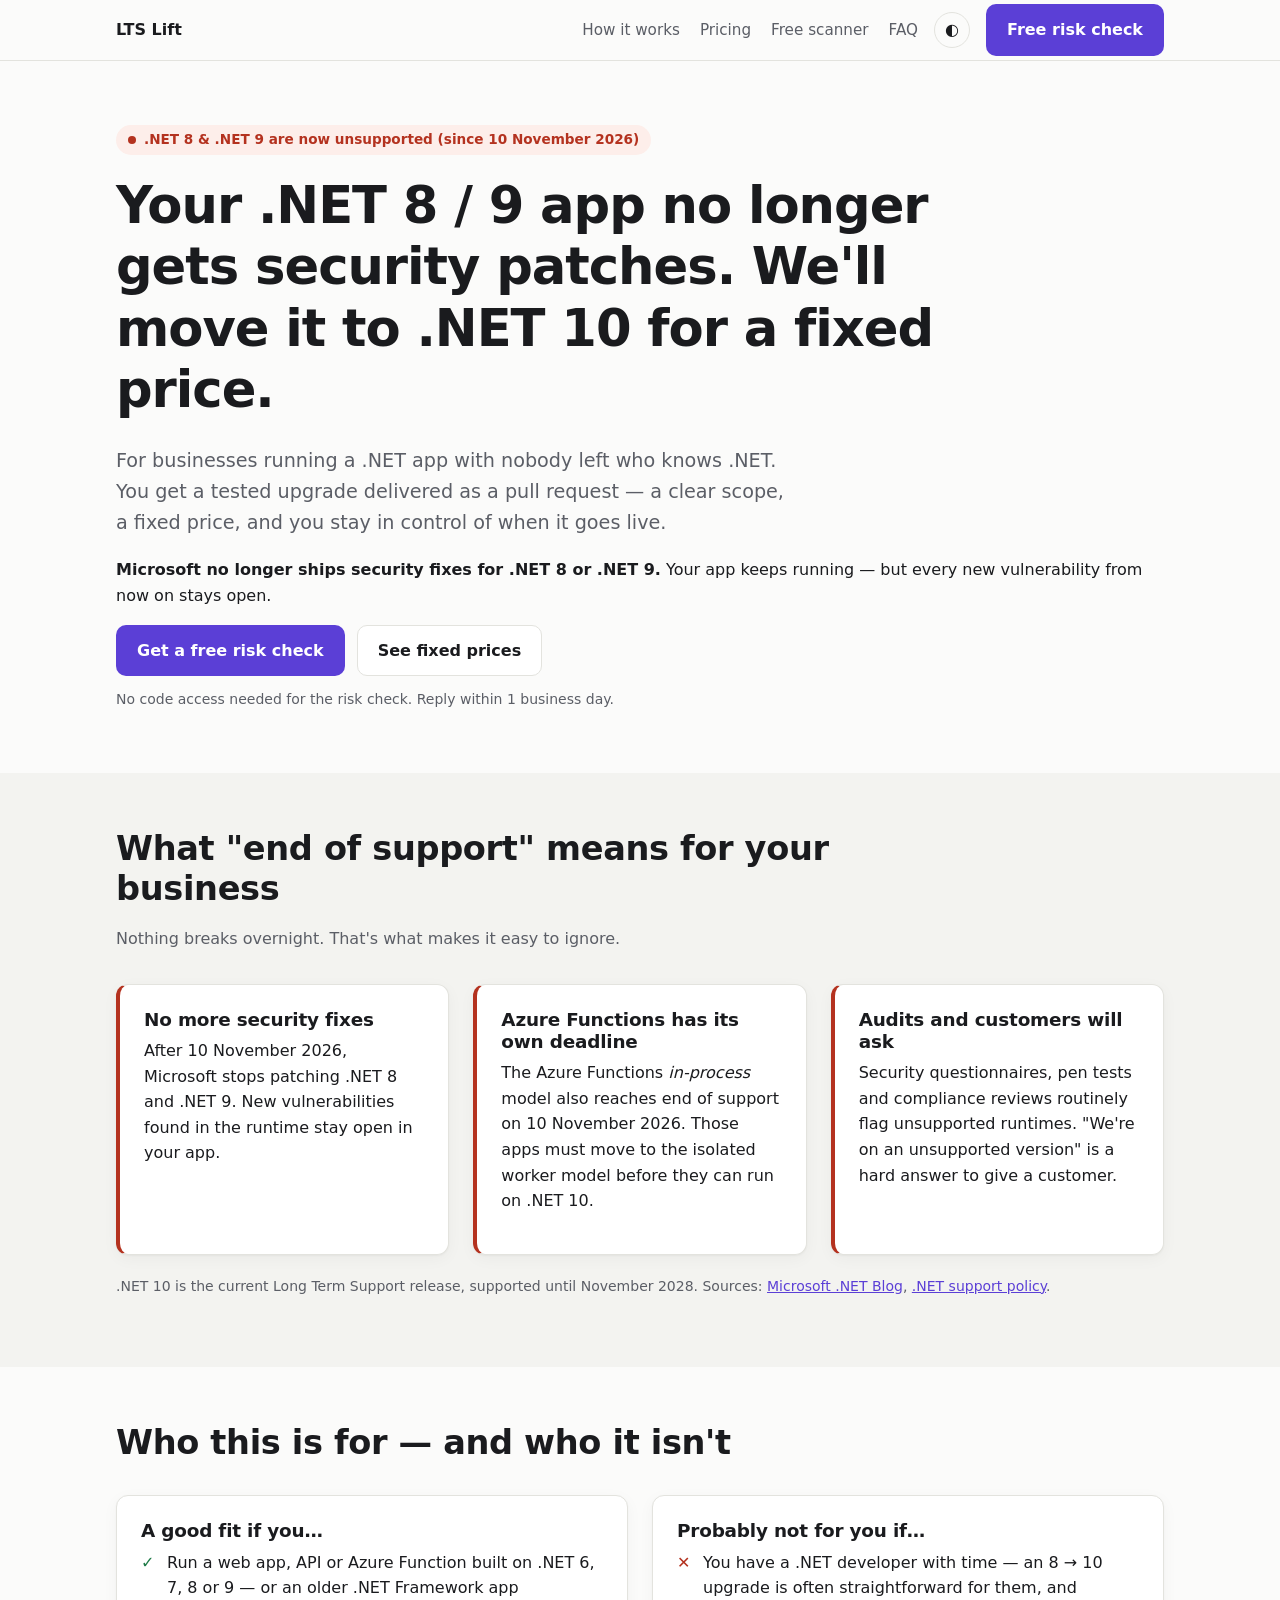
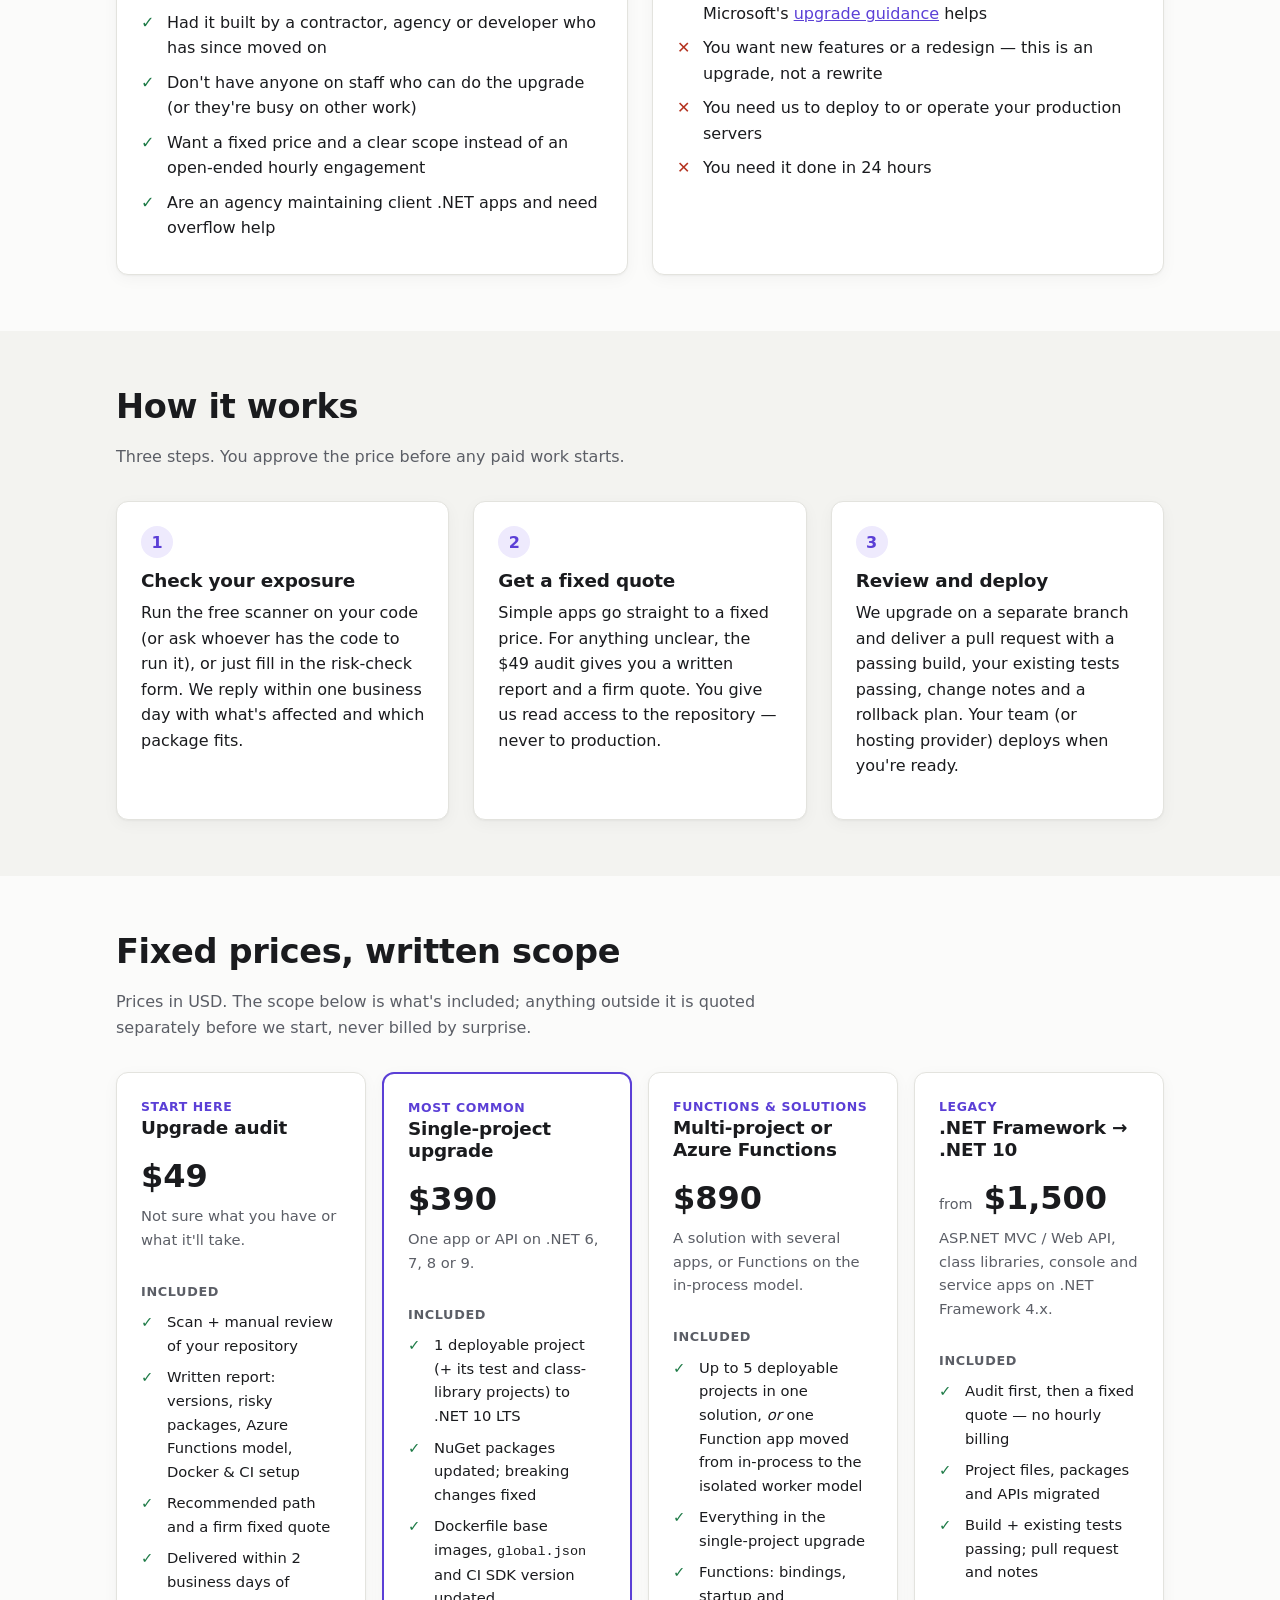
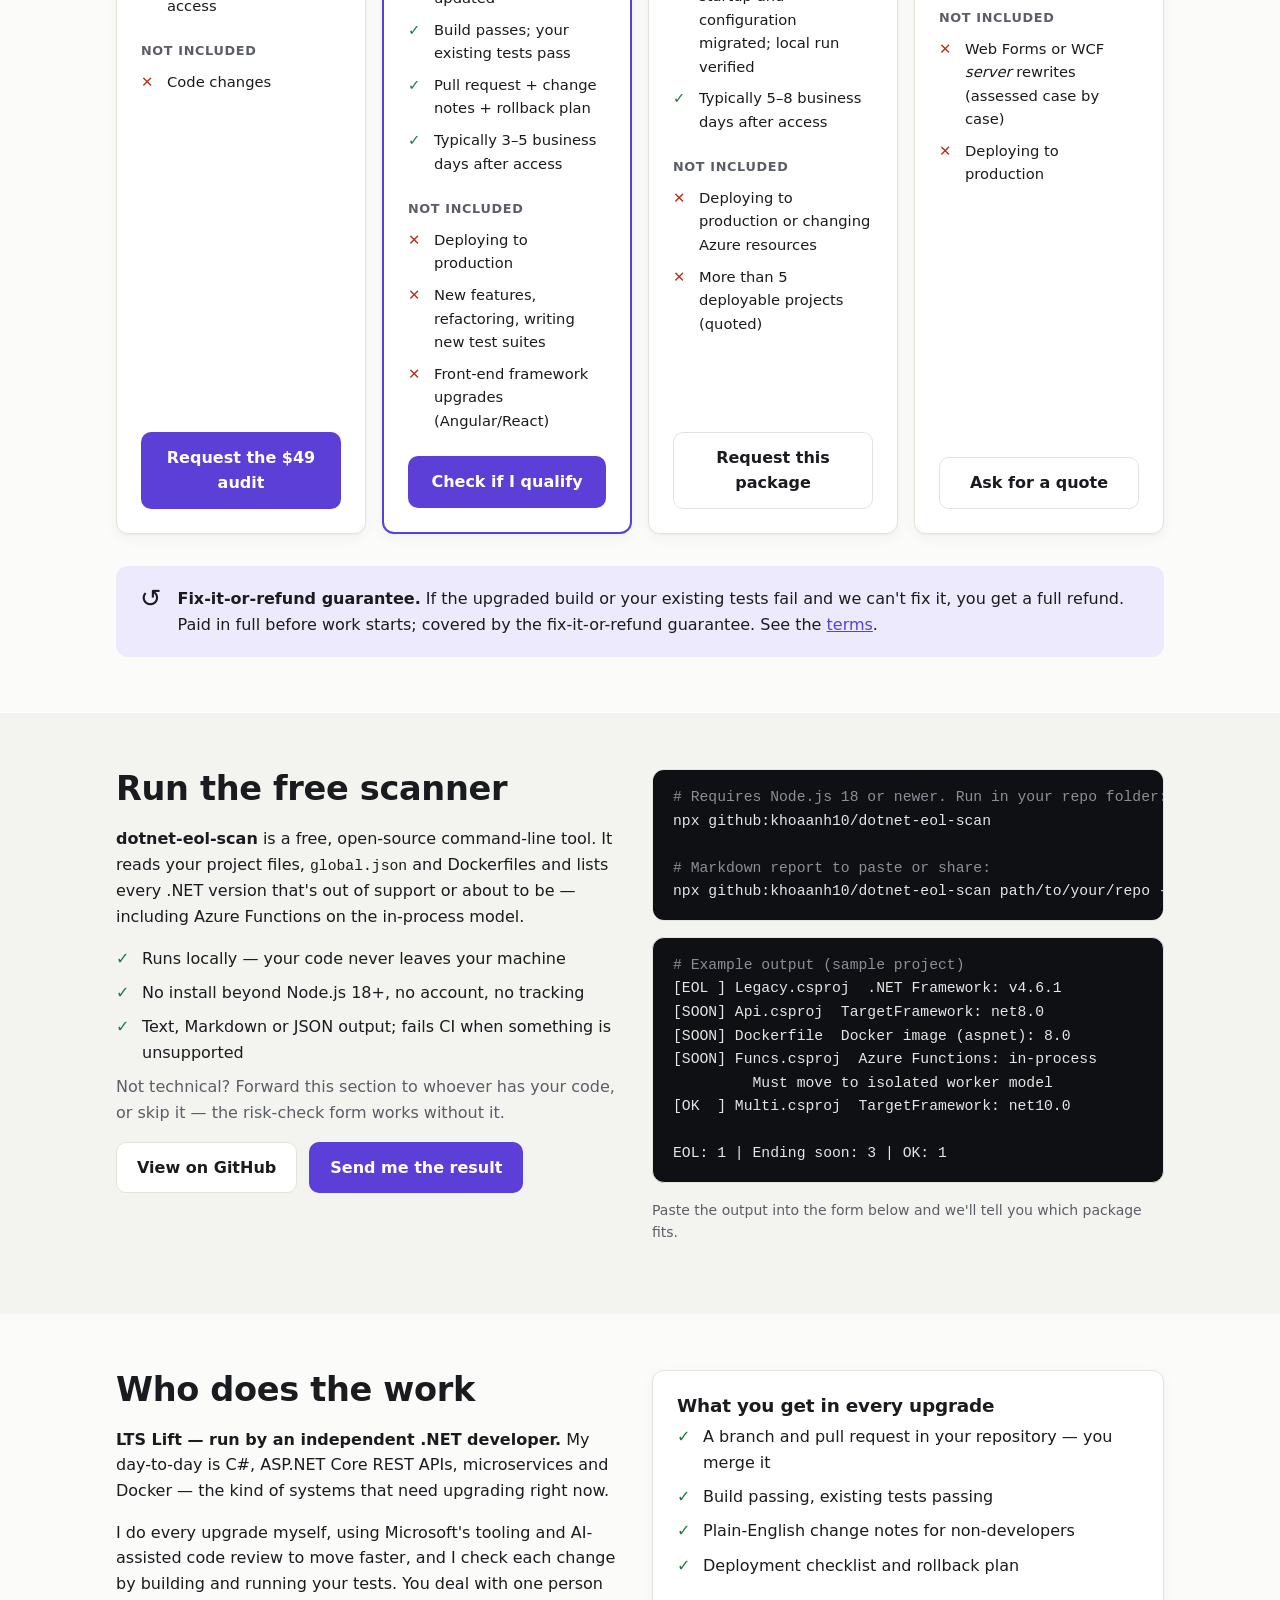
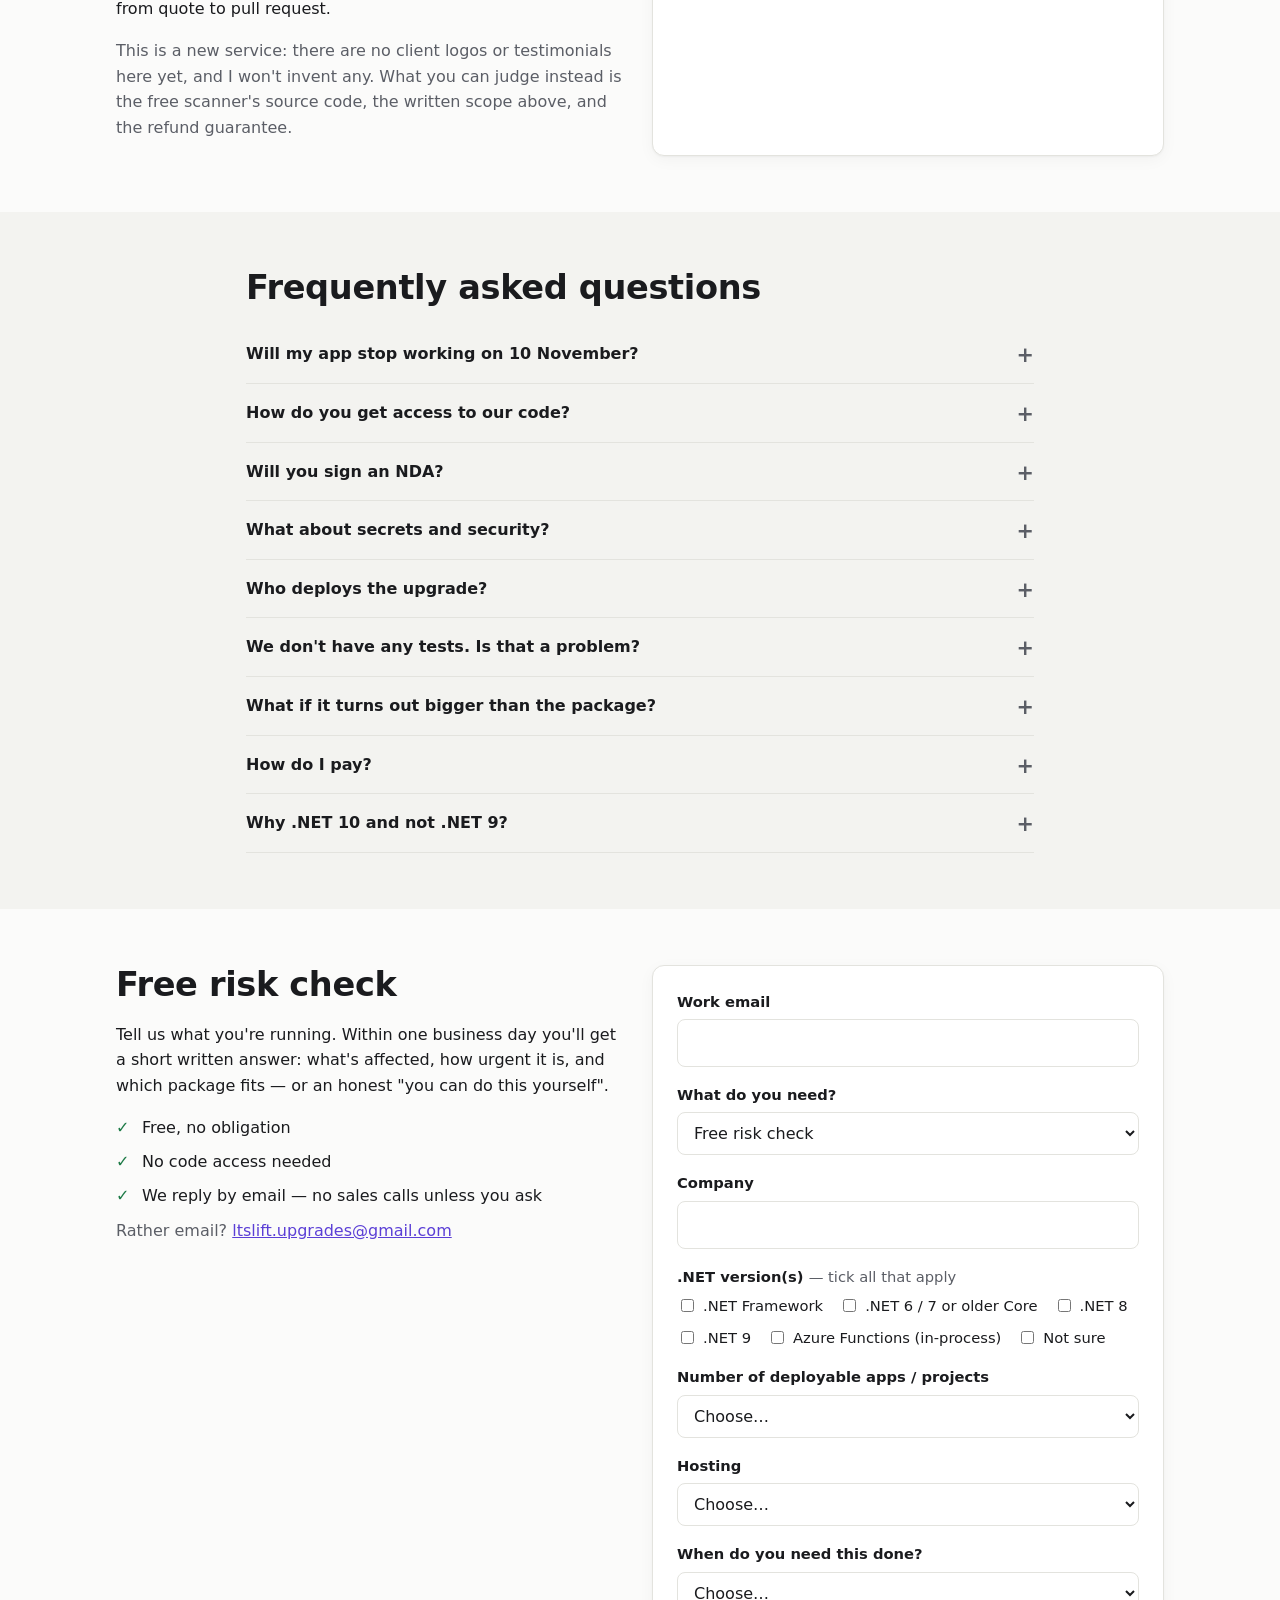
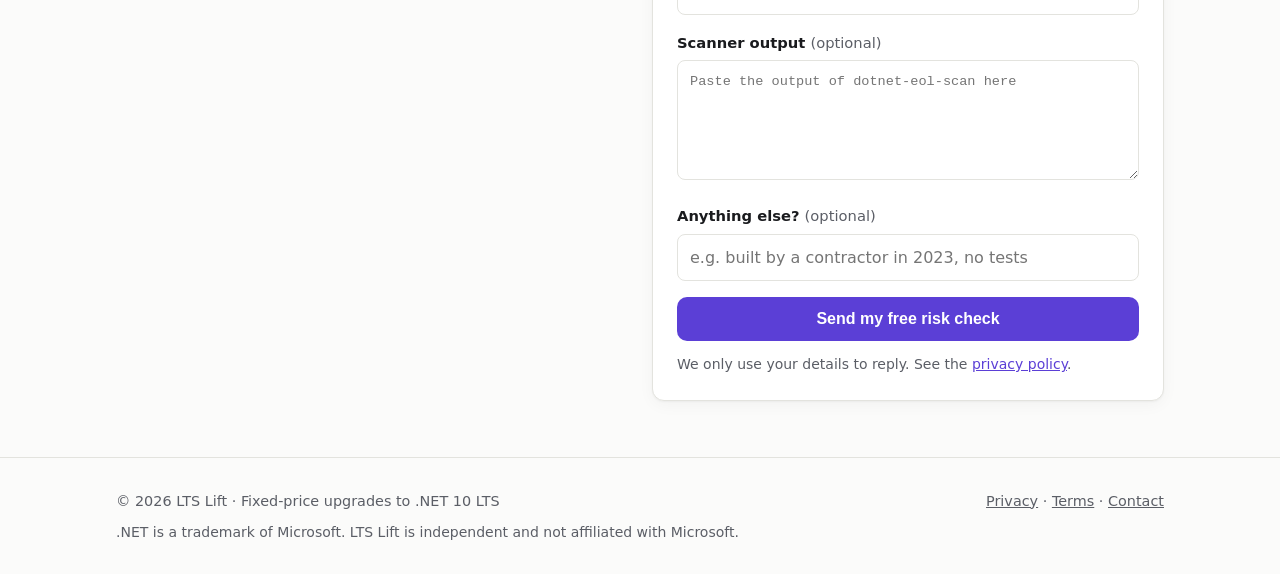
==== index.html @ bb039468 "LTS Lift landing page" ====
<!doctype html>
<html lang="en">
<head>
<meta charset="utf-8">
<meta name="viewport" content="width=device-width, initial-scale=1">
<title>.NET 8 / 9 End of Support: Fixed-price upgrades to .NET 10 LTS | LTS Lift</title>
<meta name="description" content=".NET 8 and .NET 9 stop getting security patches on 10 November 2026. Fixed-price upgrades to .NET 10 LTS for teams without a .NET developer. Free scanner, free risk check, audit from $49.">
<link rel="canonical" href="https://khoaanh10.github.io/ltslift/">
<meta name="robots" content="index,follow">
<meta name="theme-color" content="#5b3fd6">
<meta property="og:type" content="website">
<meta property="og:url" content="https://khoaanh10.github.io/ltslift/">
<meta property="og:title" content=".NET 8 / 9 support ends 10 Nov 2026 — fixed-price upgrade to .NET 10">
<meta property="og:description" content="For businesses running a .NET app with no .NET developer on staff. Free risk check, $49 audit, upgrades from $390. You get a pull request with a passing build — you stay in control of deployment.">
<meta property="og:site_name" content="LTS Lift">
<meta name="twitter:card" content="summary">
<link rel="icon" href="data:image/svg+xml,%3Csvg xmlns='http://www.w3.org/2000/svg' viewBox='0 0 32 32'%3E%3Crect width='32' height='32' rx='7' fill='%235b3fd6'/%3E%3Ctext x='16' y='22' font-family='Arial' font-weight='700' font-size='14' fill='white' text-anchor='middle'%3E10%3C/text%3E%3C/svg%3E">
<link rel="stylesheet" href="style.css">
<script>
  // Apply saved theme before paint to avoid a flash.
  try { var t = localStorage.getItem('theme'); if (t) document.documentElement.setAttribute('data-theme', t); } catch (e) {}
</script>
<script type="application/ld+json">
{
  "@context": "https://schema.org",
  "@type": "Service",
  "name": ".NET 8/9 to .NET 10 upgrade",
  "provider": { "@type": "Organization", "name": "LTS Lift", "slogan": "Fixed-price upgrades to .NET 10 LTS" },
  "serviceType": "Software upgrade",
  "url": "https://khoaanh10.github.io/ltslift/",
  "offers": [
    { "@type": "Offer", "name": "Upgrade audit", "price": "49", "priceCurrency": "USD" },
    { "@type": "Offer", "name": "Single-project upgrade", "price": "390", "priceCurrency": "USD" },
    { "@type": "Offer", "name": "Multi-project or Azure Functions upgrade", "price": "890", "priceCurrency": "USD" }
  ]
}
</script>
</head>
<body>
<a class="skip" href="#main">Skip to content</a>

<header class="site-header">
  <div class="wrap">
    <a class="brand" href="#top">LTS Lift</a>
    <nav class="nav" aria-label="Main">
      <a href="#how">How it works</a>
      <a href="#pricing">Pricing</a>
      <a href="#scanner">Free scanner</a>
      <a href="#faq">FAQ</a>
    </nav>
    <button class="theme-toggle" type="button" aria-label="Toggle dark mode" title="Toggle dark mode">◐</button>
    <a class="btn btn-primary" href="#risk-check">Free risk check</a>
  </div>
</header>

<main id="main">
<section class="hero" id="top">
  <div class="wrap">
    <span class="eyebrow"><span class="dot"></span>
      <span data-before>.NET 8 &amp; .NET 9 end of support: 10 November 2026</span>
      <span data-after hidden>.NET 8 &amp; .NET 9 are now unsupported (since 10 November 2026)</span>
    </span>
    <h1 data-before>Your .NET app stops getting security patches on 10&nbsp;November. We'll move it to .NET&nbsp;10 for a fixed price.</h1>
    <h1 data-after hidden>Your .NET 8 / 9 app no longer gets security patches. We'll move it to .NET&nbsp;10 for a fixed price.</h1>
    <p class="lede">For businesses running a .NET app with nobody left who knows .NET. You get a tested upgrade delivered as a pull request — a clear scope, a fixed price, and you stay in control of when it goes live.</p>

    <div class="countdown" id="countdown" aria-live="off" data-before>
      <div class="unit"><span class="num" id="cd-days">–</span><span class="lbl">days</span></div>
      <div class="unit"><span class="num" id="cd-hours">–</span><span class="lbl">hours</span></div>
      <div class="unit"><span class="num" id="cd-mins">–</span><span class="lbl">minutes</span></div>
    </div>
    <p class="countdown-after" data-after hidden><strong>Microsoft no longer ships security fixes for .NET 8 or .NET 9.</strong> Your app keeps running — but every new vulnerability from now on stays open.</p>

    <div class="btn-row">
      <a class="btn btn-primary" href="#risk-check">Get a free risk check</a>
      <a class="btn btn-ghost" href="#pricing">See fixed prices</a>
    </div>
    <p class="fine" style="margin-top:12px">No code access needed for the risk check. Reply within 1 business day.</p>
  </div>
</section>

<section class="alt risks" aria-labelledby="risk-title">
  <div class="wrap">
    <div class="section-head">
      <h2 id="risk-title">What "end of support" means for your business</h2>
      <p class="muted">Nothing breaks overnight. That's what makes it easy to ignore.</p>
    </div>
    <div class="grid-3">
      <div class="card">
        <h3>No more security fixes</h3>
        <p>After 10 November 2026, Microsoft stops patching .NET 8 and .NET 9. New vulnerabilities found in the runtime stay open in your app.</p>
      </div>
      <div class="card">
        <h3>Azure Functions has its own deadline</h3>
        <p>The Azure Functions <em>in-process</em> model also reaches end of support on 10 November 2026. Those apps must move to the isolated worker model before they can run on .NET 10.</p>
      </div>
      <div class="card">
        <h3>Audits and customers will ask</h3>
        <p>Security questionnaires, pen tests and compliance reviews routinely flag unsupported runtimes. "We're on an unsupported version" is a hard answer to give a customer.</p>
      </div>
    </div>
    <p class="fine" style="margin-top:20px">.NET 10 is the current Long Term Support release, supported until November 2028. Sources: <a href="https://devblogs.microsoft.com/dotnet/dotnet-8-9-end-of-support/" rel="noopener">Microsoft .NET Blog</a>, <a href="https://dotnet.microsoft.com/platform/support/policy/dotnet-core" rel="noopener">.NET support policy</a>.</p>
  </div>
</section>

<section aria-labelledby="who-title">
  <div class="wrap">
    <div class="section-head">
      <h2 id="who-title">Who this is for — and who it isn't</h2>
    </div>
    <div class="grid-2">
      <div class="card">
        <h3>A good fit if you…</h3>
        <ul class="check">
          <li>Run a web app, API or Azure Function built on .NET 6, 7, 8 or 9 — or an older .NET Framework app</li>
          <li>Had it built by a contractor, agency or developer who has since moved on</li>
          <li>Don't have anyone on staff who can do the upgrade (or they're busy on other work)</li>
          <li>Want a fixed price and a clear scope instead of an open-ended hourly engagement</li>
          <li>Are an agency maintaining client .NET apps and need overflow help</li>
        </ul>
      </div>
      <div class="card">
        <h3>Probably not for you if…</h3>
        <ul class="cross">
          <li>You have a .NET developer with time — an 8 → 10 upgrade is often straightforward for them, and Microsoft's <a href="https://learn.microsoft.com/dotnet/core/porting/" rel="noopener">upgrade guidance</a> helps</li>
          <li>You want new features or a redesign — this is an upgrade, not a rewrite</li>
          <li>You need us to deploy to or operate your production servers</li>
          <li>You need it done in 24 hours</li>
        </ul>
      </div>
    </div>
  </div>
</section>

<section class="alt" id="how" aria-labelledby="how-title">
  <div class="wrap">
    <div class="section-head">
      <h2 id="how-title">How it works</h2>
      <p class="muted">Three steps. You approve the price before any paid work starts.</p>
    </div>
    <div class="grid-3 steps">
      <div class="card">
        <h3>Check your exposure</h3>
        <p>Run the free scanner on your code (or ask whoever has the code to run it), or just fill in the risk-check form. We reply within one business day with what's affected and which package fits.</p>
      </div>
      <div class="card">
        <h3>Get a fixed quote</h3>
        <p>Simple apps go straight to a fixed price. For anything unclear, the $49 audit gives you a written report and a firm quote. You give us read access to the repository — never to production.</p>
      </div>
      <div class="card">
        <h3>Review and deploy</h3>
        <p>We upgrade on a separate branch and deliver a pull request with a passing build, your existing tests passing, change notes and a rollback plan. Your team (or hosting provider) deploys when you're ready.</p>
      </div>
    </div>
  </div>
</section>

<section id="pricing" aria-labelledby="pricing-title">
  <div class="wrap">
    <div class="section-head">
      <h2 id="pricing-title">Fixed prices, written scope</h2>
      <p class="muted">Prices in USD. The scope below is what's included; anything outside it is quoted separately before we start, never billed by surprise.</p>
    </div>
    <div class="grid-4">
      <div class="card price-card">
        <span class="tag">Start here</span>
        <h3>Upgrade audit</h3>
        <div class="price">$49</div>
        <p class="for">Not sure what you have or what it'll take.</p>
        <h4>Included</h4>
        <ul class="check">
          <li>Scan + manual review of your repository</li>
          <li>Written report: versions, risky packages, Azure Functions model, Docker &amp; CI setup</li>
          <li>Recommended path and a firm fixed quote</li>
          <li>Delivered within 2 business days of access</li>
        </ul>
        <h4>Not included</h4>
        <ul class="cross">
          <li>Code changes</li>
        </ul>
        <span class="spacer"></span>
                <a class="btn btn-primary" href="#risk-check" data-want="audit">Request the $49 audit</a>
      </div>

      <div class="card price-card featured">
        <span class="tag">Most common</span>
        <h3>Single-project upgrade</h3>
        <div class="price">$390</div>
        <p class="for">One app or API on .NET 6, 7, 8 or 9.</p>
        <h4>Included</h4>
        <ul class="check">
          <li>1 deployable project (+ its test and class-library projects) to .NET 10 LTS</li>
          <li>NuGet packages updated; breaking changes fixed</li>
          <li>Dockerfile base images, <code>global.json</code> and CI SDK version updated</li>
          <li>Build passes; your existing tests pass</li>
          <li>Pull request + change notes + rollback plan</li>
          <li>Typically 3–5 business days after access</li>
        </ul>
        <h4>Not included</h4>
        <ul class="cross">
          <li>Deploying to production</li>
          <li>New features, refactoring, writing new test suites</li>
          <li>Front-end framework upgrades (Angular/React)</li>
        </ul>
        <span class="spacer"></span>
        <a class="btn btn-primary" href="#risk-check">Check if I qualify</a>
      </div>

      <div class="card price-card">
        <span class="tag">Functions &amp; solutions</span>
        <h3>Multi-project or Azure Functions</h3>
        <div class="price">$890</div>
        <p class="for">A solution with several apps, or Functions on the in-process model.</p>
        <h4>Included</h4>
        <ul class="check">
          <li>Up to 5 deployable projects in one solution, <em>or</em> one Function app moved from in-process to the isolated worker model</li>
          <li>Everything in the single-project upgrade</li>
          <li>Functions: bindings, startup and configuration migrated; local run verified</li>
          <li>Typically 5–8 business days after access</li>
        </ul>
        <h4>Not included</h4>
        <ul class="cross">
          <li>Deploying to production or changing Azure resources</li>
          <li>More than 5 deployable projects (quoted)</li>
        </ul>
        <span class="spacer"></span>
        <a class="btn btn-ghost" href="#risk-check">Request this package</a>
      </div>

      <div class="card price-card">
        <span class="tag">Legacy</span>
        <h3>.NET Framework → .NET 10</h3>
        <div class="price"><small>from</small> $1,500</div>
        <p class="for">ASP.NET MVC / Web API, class libraries, console and service apps on .NET Framework 4.x.</p>
        <h4>Included</h4>
        <ul class="check">
          <li>Audit first, then a fixed quote — no hourly billing</li>
          <li>Project files, packages and APIs migrated</li>
          <li>Build + existing tests passing; pull request and notes</li>
        </ul>
        <h4>Not included</h4>
        <ul class="cross">
          <li>Web Forms or WCF <em>server</em> rewrites (assessed case by case)</li>
          <li>Deploying to production</li>
        </ul>
        <span class="spacer"></span>
        <a class="btn btn-ghost" href="#risk-check">Ask for a quote</a>
      </div>
    </div>

    <div class="guarantee">
      <span class="icon" aria-hidden="true">↺</span>
      <div>
        <strong>Fix-it-or-refund guarantee.</strong>
        If the upgraded build or your existing tests fail and we can't fix it, you get a full refund. Paid in full before work starts; covered by the fix-it-or-refund guarantee. See the <a href="terms.html">terms</a>.
      </div>
    </div>
  </div>
</section>

<section class="alt" id="scanner" aria-labelledby="scanner-title">
  <div class="wrap grid-2" style="align-items:start">
    <div>
      <h2 id="scanner-title">Run the free scanner</h2>
      <p><strong>dotnet-eol-scan</strong> is a free, open-source command-line tool. It reads your project files, <code>global.json</code> and Dockerfiles and lists every .NET version that's out of support or about to be — including Azure Functions on the in-process model.</p>
      <ul class="check">
        <li>Runs locally — your code never leaves your machine</li>
        <li>No install beyond Node.js 18+, no account, no tracking</li>
        <li>Text, Markdown or JSON output; fails CI when something is unsupported</li>
      </ul>
      <p class="muted">Not technical? Forward this section to whoever has your code, or skip it — the risk-check form works without it.</p>
      <div class="btn-row">
        <a class="btn btn-ghost" href="https://github.com/khoaanh10/dotnet-eol-scan" rel="noopener">View on GitHub</a>
        <a class="btn btn-primary" href="#risk-check">Send me the result</a>
      </div>
    </div>
    <div>
<pre class="term"><span class="c"># Requires Node.js 18 or newer. Run in your repo folder:</span>
npx github:khoaanh10/dotnet-eol-scan

<span class="c"># Markdown report to paste or share:</span>
npx github:khoaanh10/dotnet-eol-scan path/to/your/repo --md</pre>
<pre class="term"><span class="c"># Example output (sample project)</span>
[EOL ] Legacy.csproj  .NET Framework: v4.6.1
[SOON] Api.csproj  TargetFramework: net8.0
[SOON] Dockerfile  Docker image (aspnet): 8.0
[SOON] Funcs.csproj  Azure Functions: in-process
         Must move to isolated worker model
[OK  ] Multi.csproj  TargetFramework: net10.0

EOL: 1 | Ending soon: 3 | OK: 1</pre>
      <p class="fine">Paste the output into the form below and we'll tell you which package fits.</p>
    </div>
  </div>
</section>

<section aria-labelledby="about-title">
  <div class="wrap grid-2">
    <div>
      <h2 id="about-title">Who does the work</h2>
            <p><strong>LTS Lift — run by an independent .NET developer.</strong> My day-to-day is C#, ASP.NET Core REST APIs, microservices and Docker — the kind of systems that need upgrading right now.</p>
      <p>I do every upgrade myself, using Microsoft's tooling and AI-assisted code review to move faster, and I check each change by building and running your tests. You deal with one person from quote to pull request.</p>
      <p class="muted">This is a new service: there are no client logos or testimonials here yet, and I won't invent any. What you can judge instead is the free scanner's source code, the written scope above, and the refund guarantee.</p>
    </div>
    <div class="card">
      <h3>What you get in every upgrade</h3>
      <ul class="check">
        <li>A branch and pull request in your repository — you merge it</li>
        <li>Build passing, existing tests passing</li>
        <li>Plain-English change notes for non-developers</li>
        <li>Deployment checklist and rollback plan</li>
      </ul>
    </div>
  </div>
</section>

<section class="alt" id="faq" aria-labelledby="faq-title">
  <div class="wrap" style="max-width:820px">
    <h2 id="faq-title">Frequently asked questions</h2>
    <details>
      <summary>Will my app stop working on 10 November?</summary>
      <p>No. It keeps running. What stops is security patching: vulnerabilities discovered after that date won't be fixed for .NET 8 or .NET 9. The risk grows over time rather than all at once.</p>
    </details>
    <details>
      <summary>How do you get access to our code?</summary>
      <p>The simplest way is read access to your Git repository (GitHub, Azure DevOps, GitLab, Bitbucket) as a collaborator, which you revoke after delivery. A zip of the source works too. We never need access to your production servers, databases or cloud accounts.</p>
    </details>
    <details>
      <summary>Will you sign an NDA?</summary>
      <p>Yes. We're happy to sign your NDA before seeing any code, or provide a simple mutual NDA.</p>
    </details>
    <details>
      <summary>What about secrets and security?</summary>
      <p>We don't need your passwords, connection strings or API keys — please remove them from anything you share, or point us to placeholder values. Your code is used only for your job and is not shared.</p>
    </details>
    <details>
      <summary>Who deploys the upgrade?</summary>
      <p>You do (or your hosting provider / IT partner). We deliver a pull request plus a deployment checklist and rollback plan, so whoever deploys knows exactly what changed. We're available to answer questions while you deploy.</p>
    </details>
    <details>
      <summary>We don't have any tests. Is that a problem?</summary>
      <p>No, but it changes what "verified" means. Without tests we confirm the build passes and the app starts and responds locally, and we tell you exactly what we couldn't verify. Adding tests is available as a separate quote.</p>
    </details>
    <details>
      <summary>What if it turns out bigger than the package?</summary>
      <p>We tell you before doing the extra work, with a fixed price for it. You can accept, or stop and keep everything delivered so far. No surprise invoices.</p>
    </details>
    <details>
      <summary>How do I pay?</summary>
      <p>The audit and every upgrade are paid in full before work starts (upgrades after you accept the fixed quote), and are covered by the fix-it-or-refund guarantee. Prices are in USD.</p>
    </details>
    <details>
      <summary>Why .NET 10 and not .NET 9?</summary>
      <p>.NET 9 loses support on the same day as .NET 8. .NET 10 is the Long Term Support release, supported until November 2028.</p>
    </details>
  </div>
</section>

<section id="risk-check" aria-labelledby="form-title">
  <div class="wrap grid-2" style="align-items:start">
    <div>
      <h2 id="form-title">Free risk check</h2>
      <p>Tell us what you're running. Within one business day you'll get a short written answer: what's affected, how urgent it is, and which package fits — or an honest "you can do this yourself".</p>
      <ul class="check">
        <li>Free, no obligation</li>
        <li>No code access needed</li>
        <li>We reply by email — no sales calls unless you ask</li>
      </ul>
      <p class="muted">Rather email? <a href="mailto:ltslift.upgrades@gmail.com">ltslift.upgrades@gmail.com</a></p>
    </div>
    <form class="card" action="https://formspree.io/f/mvkkgbvn" method="POST">
      <div class="field">
        <label for="f-email">Work email</label>
        <input id="f-email" name="email" type="email" autocomplete="email" required>
      </div>
      <div class="field">
        <label for="f-want">What do you need?</label>
        <select id="f-want" name="request" required>
          <option value="risk-check">Free risk check</option>
          <option value="audit">I want the $49 audit</option>
          <option value="upgrade-quote">Fixed quote for an upgrade</option>
        </select>
      </div>
      <div class="field">
        <label for="f-company">Company</label>
        <input id="f-company" name="company" type="text" autocomplete="organization" required>
      </div>
      <fieldset>
        <legend>.NET version(s) <span class="opt">— tick all that apply</span></legend>
        <div class="checks">
          <label><input type="checkbox" name="dotnet_versions" value="framework"> .NET Framework</label>
          <label><input type="checkbox" name="dotnet_versions" value="core-6-7"> .NET 6 / 7 or older Core</label>
          <label><input type="checkbox" name="dotnet_versions" value="8"> .NET 8</label>
          <label><input type="checkbox" name="dotnet_versions" value="9"> .NET 9</label>
          <label><input type="checkbox" name="dotnet_versions" value="functions-inproc"> Azure Functions (in-process)</label>
          <label><input type="checkbox" name="dotnet_versions" value="unknown"> Not sure</label>
        </div>
      </fieldset>
      <div class="field">
        <label for="f-projects">Number of deployable apps / projects</label>
        <select id="f-projects" name="projects" required>
          <option value="">Choose…</option>
          <option>1</option>
          <option>2–5</option>
          <option>6+</option>
          <option>Not sure</option>
        </select>
      </div>
      <div class="field">
        <label for="f-hosting">Hosting</label>
        <select id="f-hosting" name="hosting" required>
          <option value="">Choose…</option>
          <option>Azure</option>
          <option>AWS</option>
          <option>On-premises / own servers</option>
          <option>Other cloud or hosting provider</option>
          <option>Not sure</option>
        </select>
      </div>
      <div class="field">
        <label for="f-deadline">When do you need this done?</label>
        <select id="f-deadline" name="deadline" required>
          <option value="">Choose…</option>
          <option>Before 10 November 2026</option>
          <option>Within a month</option>
          <option>This quarter</option>
          <option>Just exploring</option>
        </select>
      </div>
      <div class="field">
        <label for="f-scan">Scanner output <span class="opt">(optional)</span></label>
        <textarea id="f-scan" name="scan_output" placeholder="Paste the output of dotnet-eol-scan here"></textarea>
      </div>
      <div class="field">
        <label for="f-notes">Anything else? <span class="opt">(optional)</span></label>
        <input id="f-notes" name="notes" type="text" placeholder="e.g. built by a contractor in 2023, no tests">
      </div>
      <label class="hp" aria-hidden="true">Leave this empty <input name="_gotcha" type="text" tabindex="-1" autocomplete="off"></label>
      <button class="btn btn-primary" type="submit" style="width:100%">Send my free risk check</button>
      <p class="fine" style="margin:12px 0 0">We only use your details to reply. See the <a href="privacy.html">privacy policy</a>.</p>
    </form>
  </div>
</section>
</main>

<footer>
  <div class="wrap">
    <span>&copy; 2026 LTS Lift · Fixed-price upgrades to .NET 10 LTS</span>
    <span><a href="privacy.html">Privacy</a> · <a href="terms.html">Terms</a> · <a href="mailto:ltslift.upgrades@gmail.com">Contact</a></span>
  </div>
  <div class="wrap fine" style="margin-top:8px">.NET is a trademark of Microsoft. LTS Lift is independent and not affiliated with Microsoft.</div>
</footer>

<script>
(function () {
  // End of support: patches stop on 10 Nov 2026; switch copy from the start of 11 Nov (UTC).
  var END = Date.UTC(2026, 10, 11, 0, 0, 0);
  function show(after) {
    document.querySelectorAll('[data-before]').forEach(function (el) { el.hidden = after; });
    document.querySelectorAll('[data-after]').forEach(function (el) { el.hidden = !after; });
  }
  function tick() {
    var ms = END - Date.now();
    if (ms <= 0) { show(true); return; }
    var mins = Math.floor(ms / 60000);
    document.getElementById('cd-days').textContent = Math.floor(mins / 1440);
    document.getElementById('cd-hours').textContent = Math.floor(mins % 1440 / 60);
    document.getElementById('cd-mins').textContent = mins % 60;
    setTimeout(tick, 30000);
  }
  tick();

  document.querySelectorAll('[data-want]').forEach(function (a) {
    a.addEventListener('click', function () { document.getElementById('f-want').value = a.getAttribute('data-want'); });
  });

  var btn = document.querySelector('.theme-toggle');
  btn.addEventListener('click', function () {
    var root = document.documentElement;
    var cur = root.getAttribute('data-theme') ||
      (matchMedia('(prefers-color-scheme: dark)').matches ? 'dark' : 'light');
    var next = cur === 'dark' ? 'light' : 'dark';
    root.setAttribute('data-theme', next);
    try { localStorage.setItem('theme', next); } catch (e) {}
  });
})();
</script>
</body>
</html>
---- style.css ----
:root {
  --bg: #fbfbfa;
  --surface: #ffffff;
  --surface-2: #f3f3f0;
  --text: #1a1b1e;
  --muted: #5b5e66;
  --border: #e3e3de;
  --accent: #5b3fd6;
  --accent-ink: #ffffff;
  --accent-soft: #eeeafd;
  --warn: #b4321f;
  --warn-soft: #fdeeea;
  --ok: #1d7a46;
  --radius: 12px;
  --shadow: 0 1px 2px rgba(0, 0, 0, .04), 0 4px 16px rgba(0, 0, 0, .04);
  --max: 1080px;
  color-scheme: light;
}
@media (prefers-color-scheme: dark) {
  :root:not([data-theme="light"]) {
    --bg: #111214;
    --surface: #18191c;
    --surface-2: #202125;
    --text: #ececee;
    --muted: #a0a3ab;
    --border: #2d2f34;
    --accent: #9d8bff;
    --accent-ink: #120d2b;
    --accent-soft: #241f3d;
    --warn: #ff8a75;
    --warn-soft: #3a1d18;
    --ok: #5fd08f;
    --shadow: none;
    color-scheme: dark;
  }
}
:root[data-theme="dark"] {
  --bg: #111214;
  --surface: #18191c;
  --surface-2: #202125;
  --text: #ececee;
  --muted: #a0a3ab;
  --border: #2d2f34;
  --accent: #9d8bff;
  --accent-ink: #120d2b;
  --accent-soft: #241f3d;
  --warn: #ff8a75;
  --warn-soft: #3a1d18;
  --ok: #5fd08f;
  --shadow: none;
  color-scheme: dark;
}

*, *::before, *::after { box-sizing: border-box; }
[hidden] { display: none !important; }
html { scroll-behavior: smooth; -webkit-text-size-adjust: 100%; }
body {
  margin: 0;
  background: var(--bg);
  color: var(--text);
  font: 16px/1.6 system-ui, -apple-system, "Segoe UI", Roboto, "Helvetica Neue", Arial, sans-serif;
}
a { color: var(--accent); }
a:hover { text-decoration-thickness: 2px; }
code, pre, kbd { font-family: ui-monospace, "Cascadia Code", "SF Mono", Consolas, monospace; font-size: .92em; }
h1, h2, h3 { line-height: 1.2; letter-spacing: -.01em; margin: 0 0 .5em; }
h1 { font-size: clamp(2rem, 5vw, 3.2rem); letter-spacing: -.02em; }
h2 { font-size: clamp(1.5rem, 3.2vw, 2.1rem); }
h3 { font-size: 1.15rem; }
p { margin: 0 0 1em; }
.wrap { max-width: var(--max); margin: 0 auto; padding: 0 16px; }
.muted { color: var(--muted); }
.skip { position: absolute; left: -999px; }
.skip:focus { left: 16px; top: 16px; background: var(--surface); padding: 8px 12px; z-index: 10; }

/* header */
.site-header { border-bottom: 1px solid var(--border); background: var(--bg); position: sticky; top: 0; z-index: 5; }
.site-header .wrap { display: flex; align-items: center; gap: 16px; height: 60px; }
.brand { font-weight: 700; color: var(--text); text-decoration: none; margin-right: auto; white-space: nowrap; }
.nav { display: flex; gap: 20px; }
.nav a { color: var(--muted); text-decoration: none; font-size: .95rem; }
.nav a:hover { color: var(--text); }
.theme-toggle {
  background: none; border: 1px solid var(--border); color: var(--text);
  border-radius: 999px; width: 36px; height: 36px; cursor: pointer; font-size: 1rem; line-height: 1;
}
@media (max-width: 760px) { .nav { display: none; } }

/* buttons */
.btn {
  display: inline-block; padding: 12px 20px; border-radius: 10px; font-weight: 600;
  text-decoration: none; border: 1px solid transparent; cursor: pointer; font-size: 1rem; text-align: center;
}
.btn-primary { background: var(--accent); color: var(--accent-ink); }
.btn-primary:hover { filter: brightness(1.08); }
.btn-ghost { border-color: var(--border); color: var(--text); background: var(--surface); }
.btn-ghost:hover { border-color: var(--muted); }
.btn-row { display: flex; flex-wrap: wrap; gap: 12px; }

/* hero */
.hero { padding: 64px 0 48px; }
.eyebrow {
  display: inline-flex; align-items: center; gap: 8px; font-size: .85rem; font-weight: 600;
  color: var(--warn); background: var(--warn-soft); padding: 4px 12px; border-radius: 999px; margin-bottom: 20px;
}
.eyebrow .dot { width: 8px; height: 8px; border-radius: 50%; background: currentColor; }
.hero .lede { font-size: 1.2rem; color: var(--muted); max-width: 680px; }
.hero h1 { max-width: 820px; }
.countdown {
  display: flex; gap: 12px; margin: 28px 0; flex-wrap: wrap;
}
.countdown .unit {
  background: var(--surface); border: 1px solid var(--border); border-radius: var(--radius);
  padding: 10px 16px; min-width: 84px; text-align: center; box-shadow: var(--shadow);
}
.countdown .num { display: block; font-size: 1.8rem; font-weight: 700; font-variant-numeric: tabular-nums; }
.countdown .lbl { font-size: .8rem; color: var(--muted); text-transform: uppercase; letter-spacing: .05em; }
.fine { font-size: .875rem; color: var(--muted); }

/* sections */
section { padding: 56px 0; }
section.alt { background: var(--surface-2); }
.section-head { max-width: 720px; margin-bottom: 32px; }
.grid-2 { display: grid; grid-template-columns: 1fr 1fr; gap: 24px; }
.grid-3 { display: grid; grid-template-columns: repeat(3, 1fr); gap: 24px; }
.grid-4 { display: grid; grid-template-columns: repeat(4, 1fr); gap: 16px; }
.grid-2 > *, .grid-3 > *, .grid-4 > * { min-width: 0; }
@media (max-width: 960px) { .grid-4 { grid-template-columns: 1fr 1fr; } }
@media (max-width: 760px) { .grid-2, .grid-3, .grid-4 { grid-template-columns: 1fr; } }
.card {
  background: var(--surface); border: 1px solid var(--border); border-radius: var(--radius);
  padding: 24px; box-shadow: var(--shadow);
}
.card h3 { margin-bottom: .4em; }
ul.check, ul.cross { list-style: none; padding: 0; margin: 0; }
ul.check li, ul.cross li { padding-left: 26px; position: relative; margin-bottom: .55em; }
ul.check li::before { content: "✓"; position: absolute; left: 0; color: var(--ok); font-weight: 700; }
ul.cross li::before { content: "✕"; position: absolute; left: 0; color: var(--warn); font-weight: 700; }

.risks .card { border-left: 4px solid var(--warn); }

.steps { counter-reset: step; }
.steps .card::before {
  counter-increment: step; content: counter(step);
  display: inline-grid; place-items: center; width: 32px; height: 32px; border-radius: 50%;
  background: var(--accent-soft); color: var(--accent); font-weight: 700; margin-bottom: 12px;
}

/* pricing */
.price-card { display: flex; flex-direction: column; }
.price-card.featured { border: 2px solid var(--accent); }
.price-card .tag { font-size: .78rem; font-weight: 700; color: var(--accent); text-transform: uppercase; letter-spacing: .05em; min-height: 1.2em; }
.price { font-size: 2rem; font-weight: 800; margin: 4px 0 2px; font-variant-numeric: tabular-nums; }
.price small { font-size: .9rem; font-weight: 500; color: var(--muted); }
.price-card .for { color: var(--muted); font-size: .92rem; min-height: 3em; }
.price-card h4 { font-size: .8rem; text-transform: uppercase; letter-spacing: .05em; color: var(--muted); margin: 16px 0 8px; }
.price-card ul { font-size: .92rem; }
.price-card .btn { margin-top: auto; }
.price-card .spacer { flex: 1; min-height: 16px; }

.guarantee {
  display: flex; gap: 16px; align-items: flex-start; margin-top: 32px;
  background: var(--accent-soft); border-radius: var(--radius); padding: 20px 24px;
}
.guarantee .icon { font-size: 1.6rem; line-height: 1; }

/* scanner */
pre.term {
  background: #0f1013; color: #e6e6e6; border-radius: var(--radius); padding: 16px 20px;
  overflow-x: auto; margin: 0 0 16px; border: 1px solid var(--border);
}
pre.term .c { color: #8a8f98; }

/* faq */
details { border-bottom: 1px solid var(--border); padding: 16px 0; }
details summary { cursor: pointer; font-weight: 600; list-style: none; position: relative; padding-right: 28px; }
details summary::-webkit-details-marker { display: none; }
details summary::after { content: "+"; position: absolute; right: 0; top: -2px; font-size: 1.3rem; color: var(--muted); }
details[open] summary::after { content: "–"; }
details p { margin: 12px 0 0; color: var(--muted); }

/* form */
form .field { margin-bottom: 16px; }
form label { display: block; font-weight: 600; font-size: .92rem; margin-bottom: 6px; }
form .opt { font-weight: 400; color: var(--muted); }
input, select, textarea {
  width: 100%; padding: 10px 12px; border-radius: 8px; border: 1px solid var(--border);
  background: var(--surface); color: var(--text); font: inherit;
}
textarea { min-height: 120px; font-family: ui-monospace, Consolas, monospace; font-size: .85rem; }
input:focus, select:focus, textarea:focus, .btn:focus-visible, .theme-toggle:focus-visible {
  outline: 2px solid var(--accent); outline-offset: 2px;
}
fieldset { border: 0; padding: 0; margin: 0 0 16px; }
fieldset legend { font-weight: 600; font-size: .92rem; margin-bottom: 6px; padding: 0; }
.checks { display: flex; flex-wrap: wrap; gap: 8px 16px; }
.checks label { display: inline-flex; align-items: center; gap: 6px; font-weight: 400; margin: 0; }
.checks input { width: auto; }
.hp { position: absolute; left: -5000px; }

/* footer */
footer { border-top: 1px solid var(--border); padding: 32px 0; font-size: .9rem; color: var(--muted); }
footer .wrap { display: flex; flex-wrap: wrap; gap: 16px; justify-content: space-between; }
footer a { color: var(--muted); }

/* legal pages */
.legal { max-width: 760px; padding: 48px 16px; }
.legal h2 { font-size: 1.3rem; margin-top: 1.8em; }
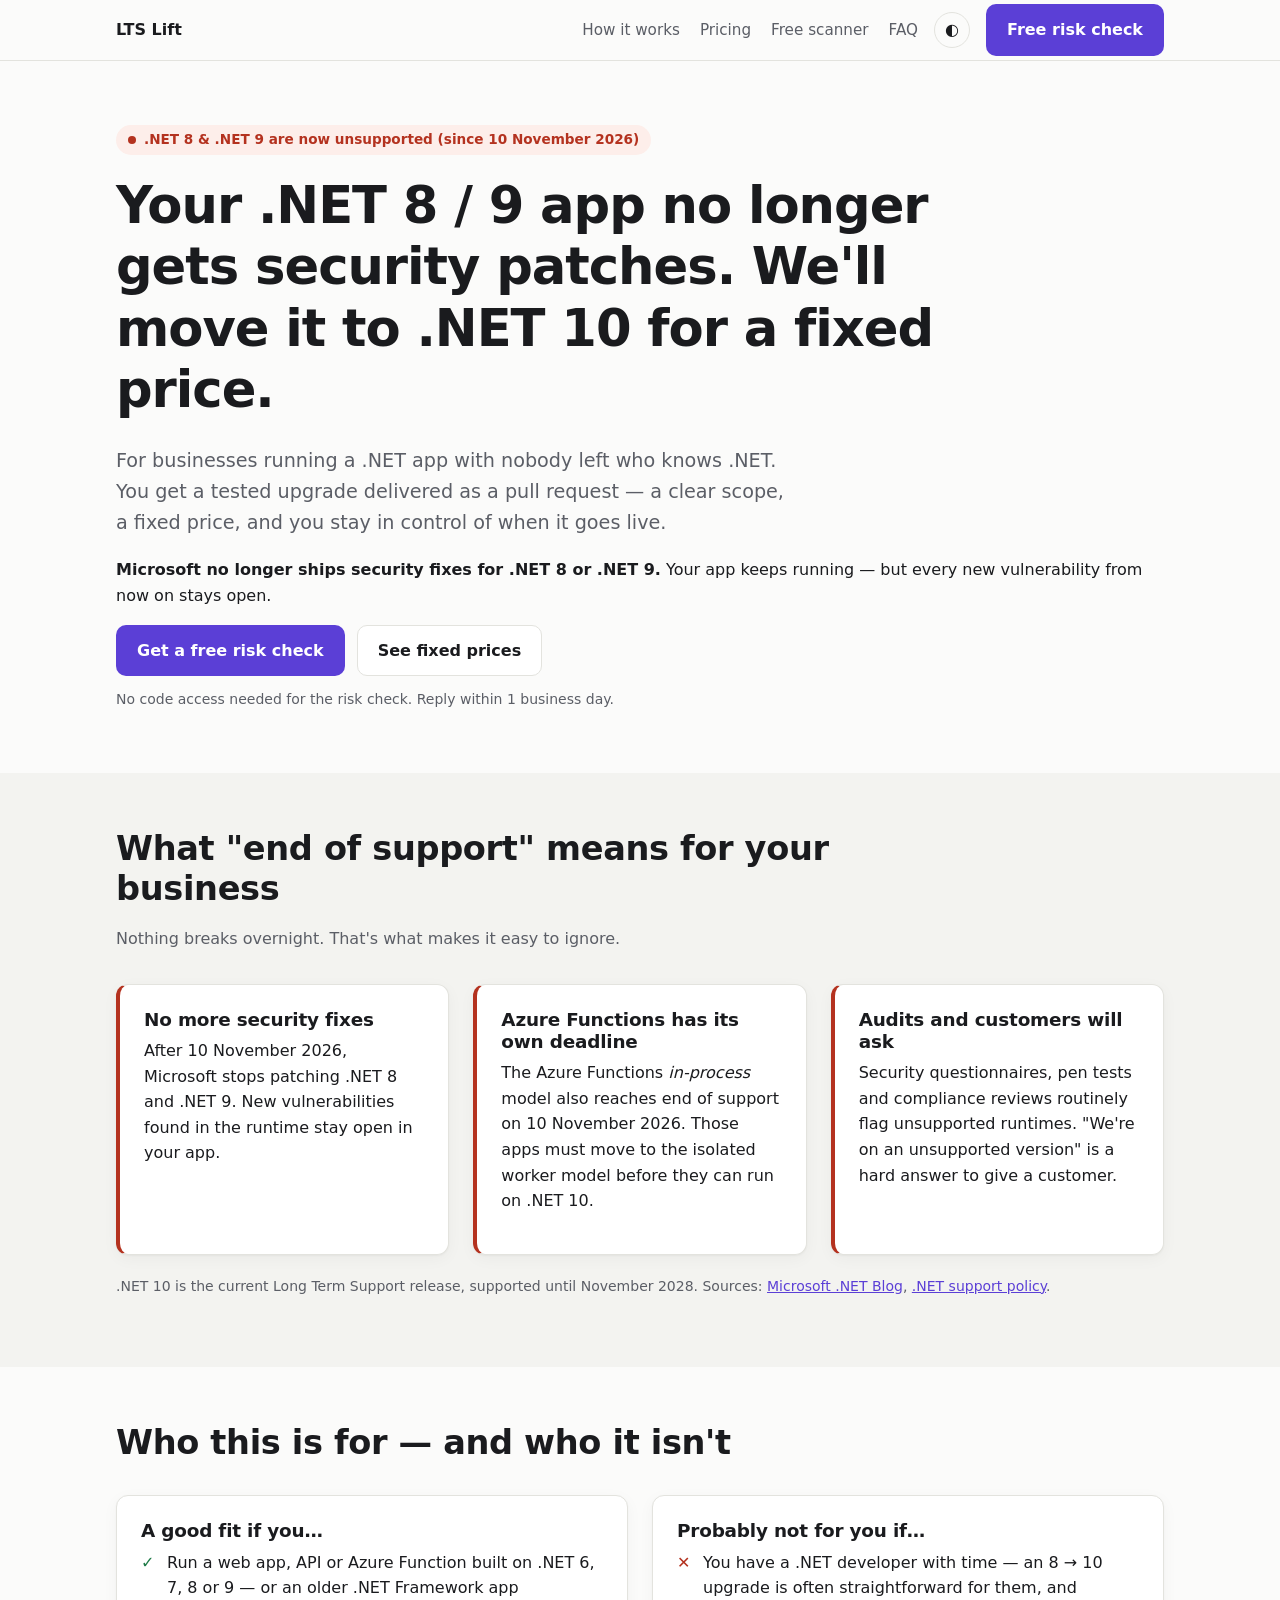
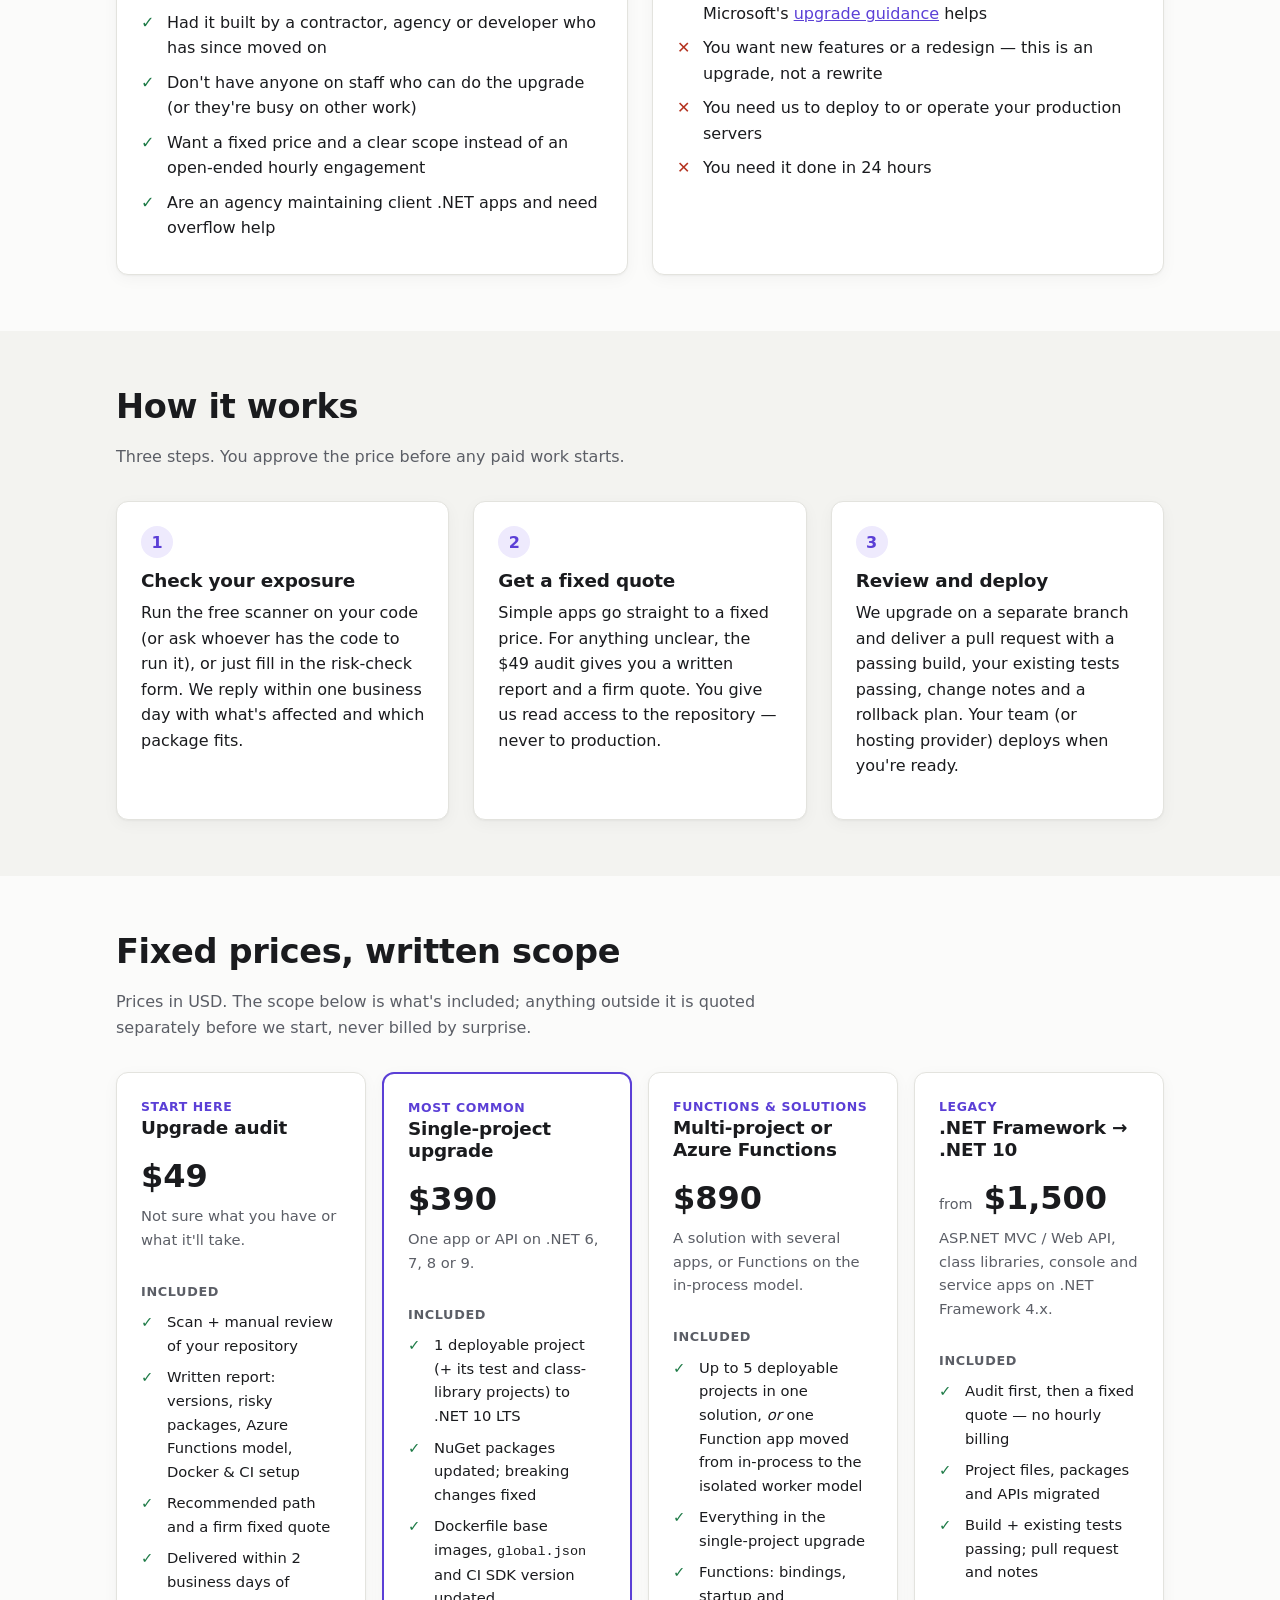
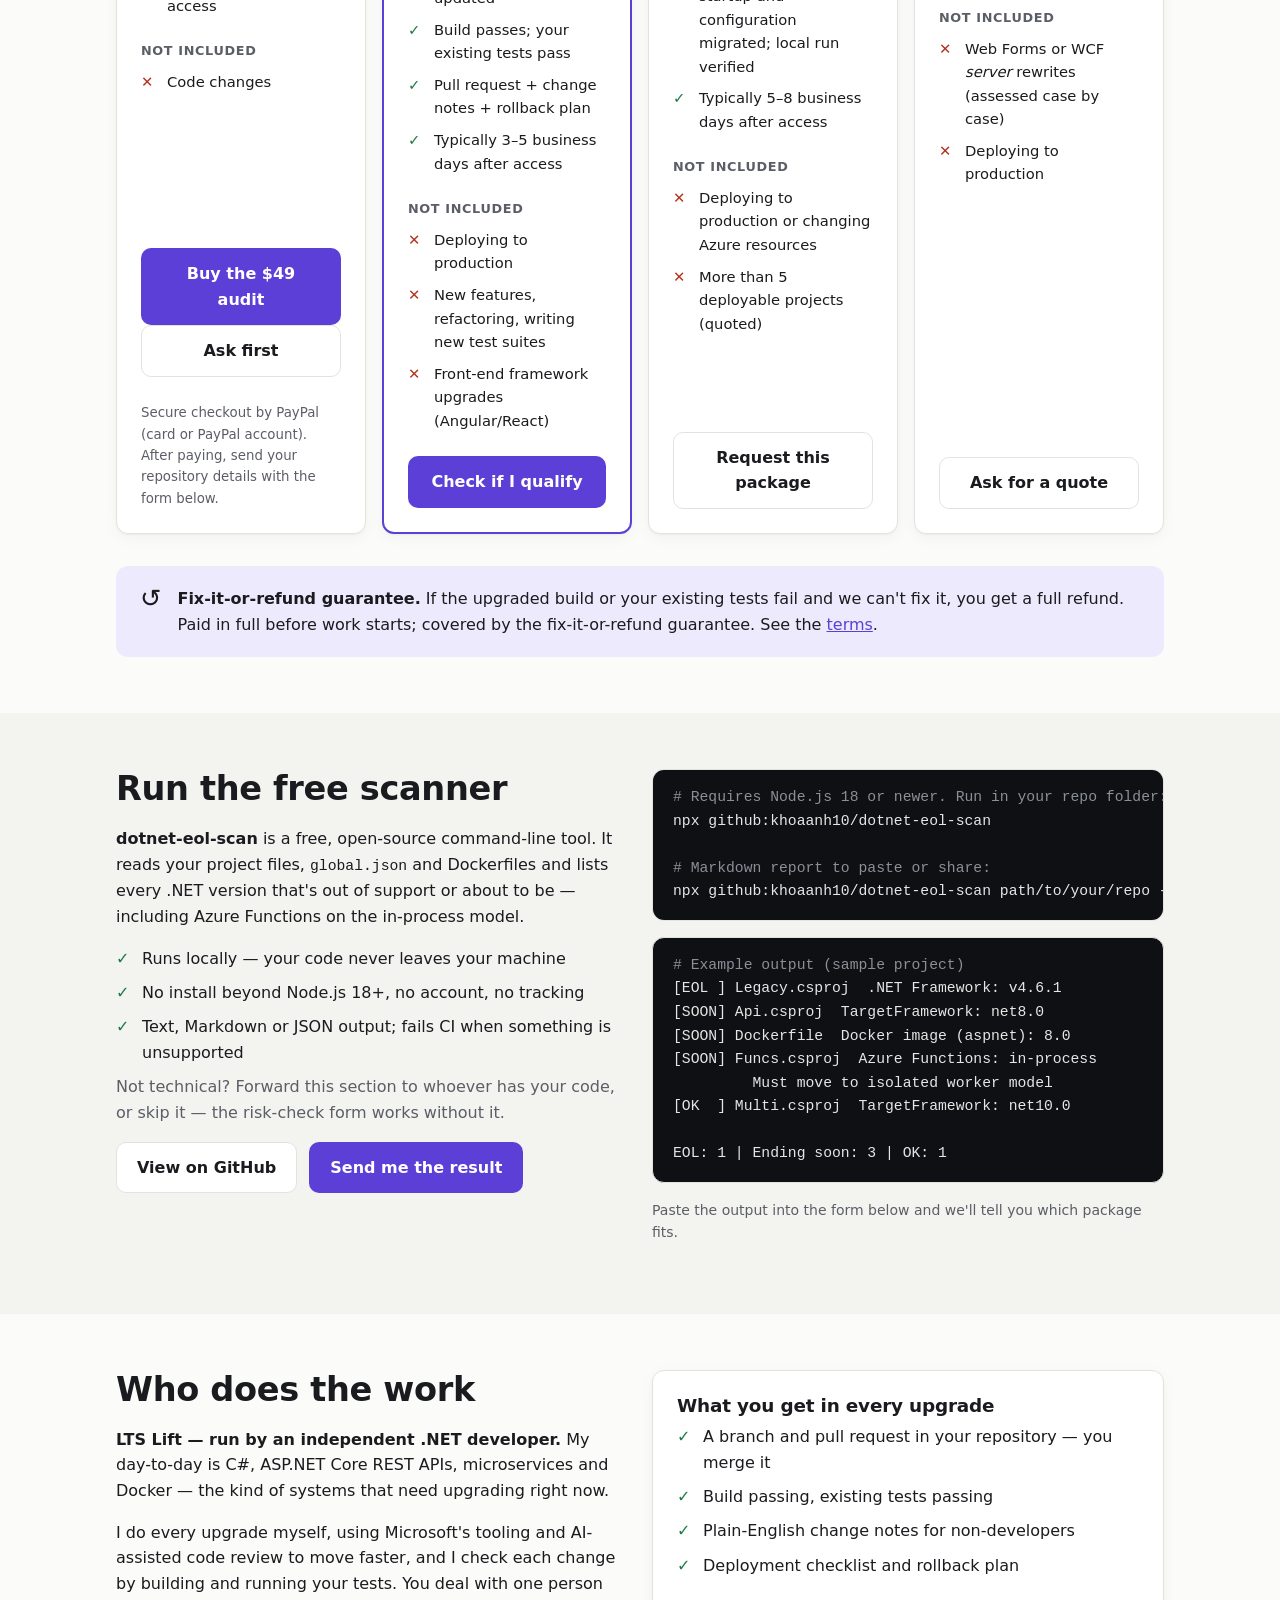
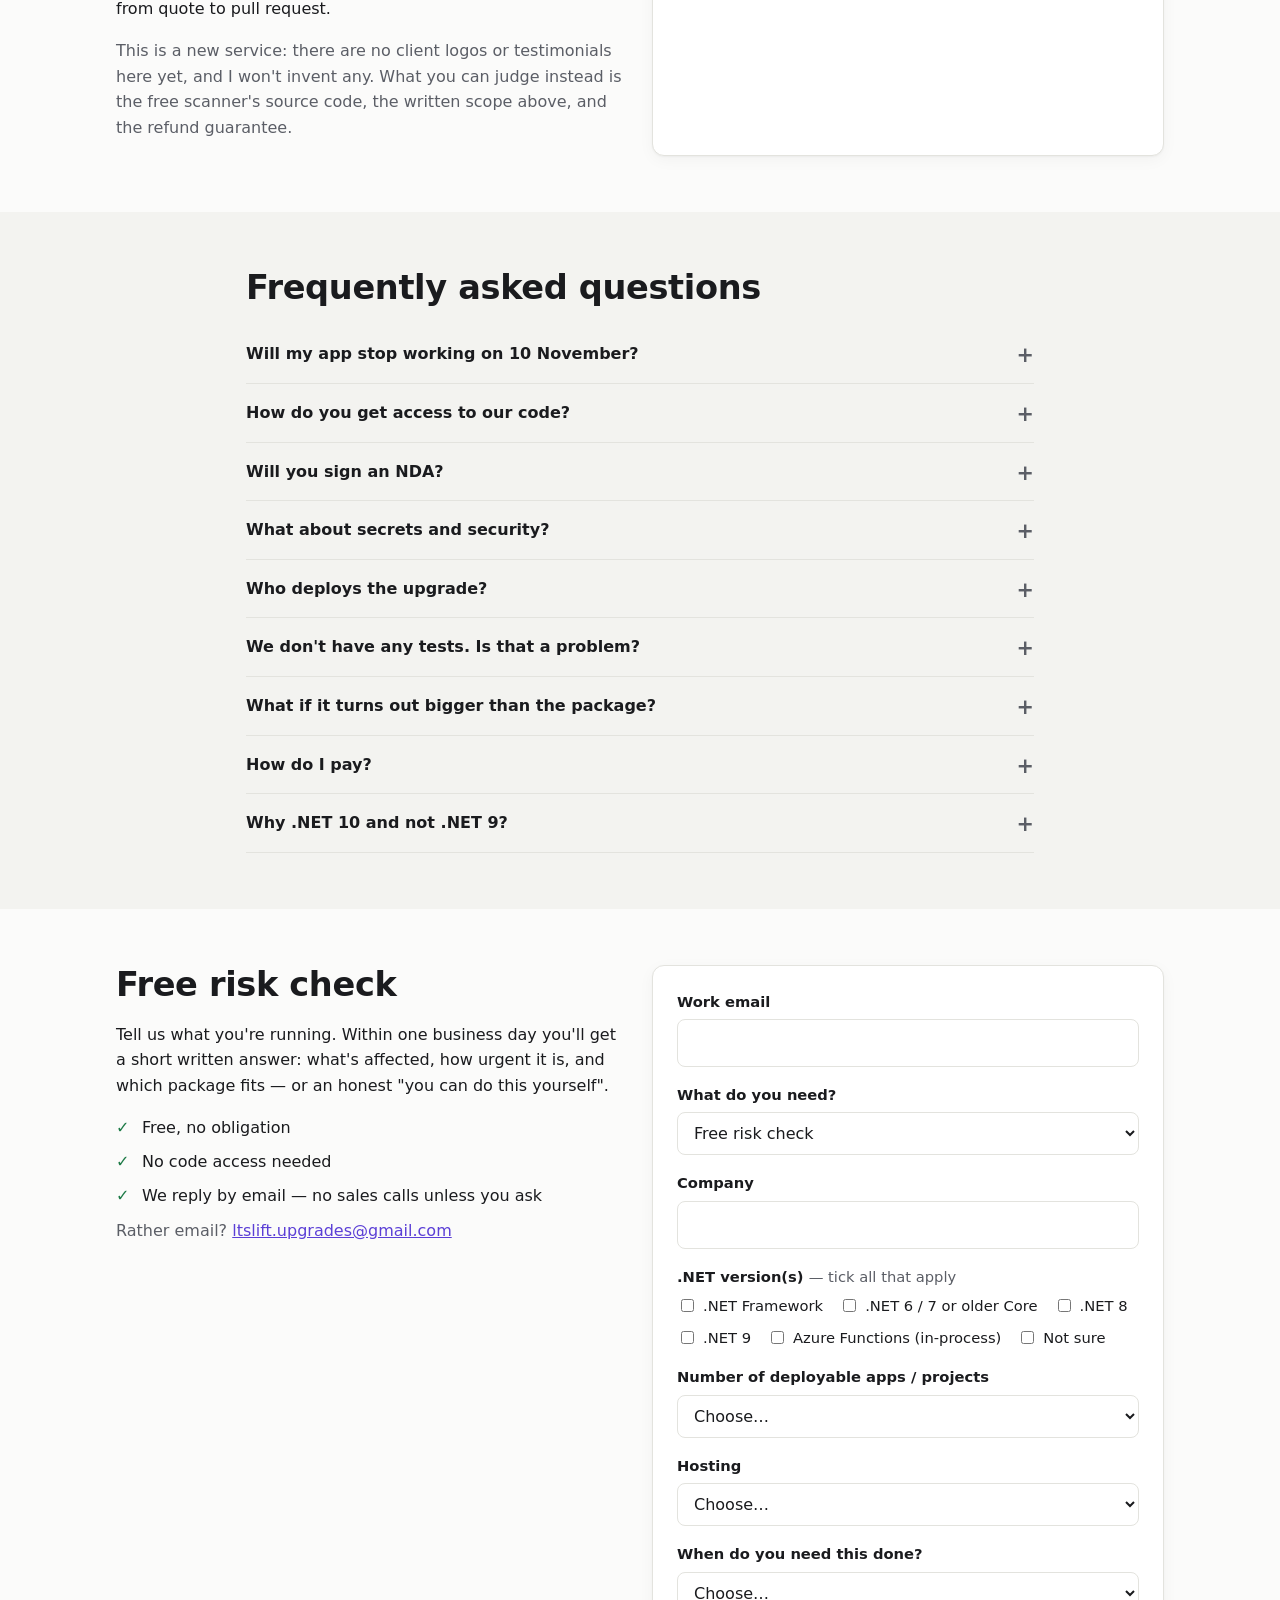
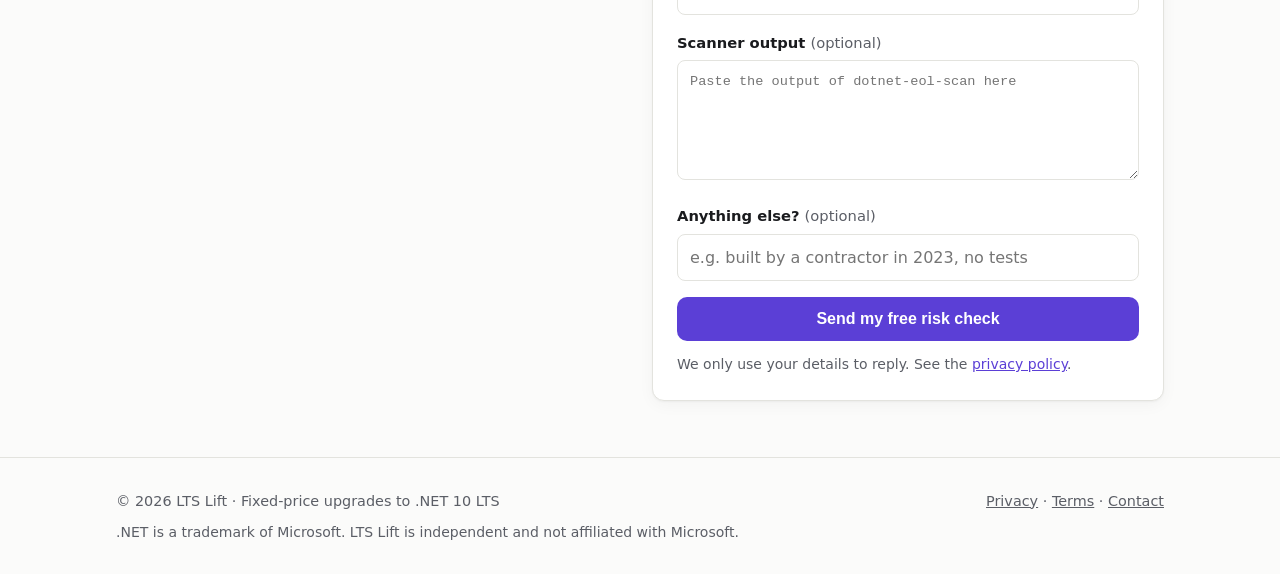
==== commit 6a56fe58: "Add PayPal checkout for the $49 audit Co-Authored-By: Claude Opus 5.5 <noreply@anthropic.com>" ====
--- a/index.html
+++ b/index.html
@@ -179,7 +179,7 @@
           <li>Code changes</li>
         </ul>
         <span class="spacer"></span>
-                <a class="btn btn-primary" href="#risk-check" data-want="audit">Request the $49 audit</a>
+                <a class="btn btn-primary" href="https://www.paypal.com/ncp/payment/T46L6FNXNKBQW" target="_blank" rel="noopener">Buy the $49 audit</a> <a class="btn btn-ghost" href="#risk-check" data-want="audit">Ask first</a><br><small class="muted">Secure checkout by PayPal (card or PayPal account). After paying, send your repository details with the form below.</small>
       </div>
 
       <div class="card price-card featured">
